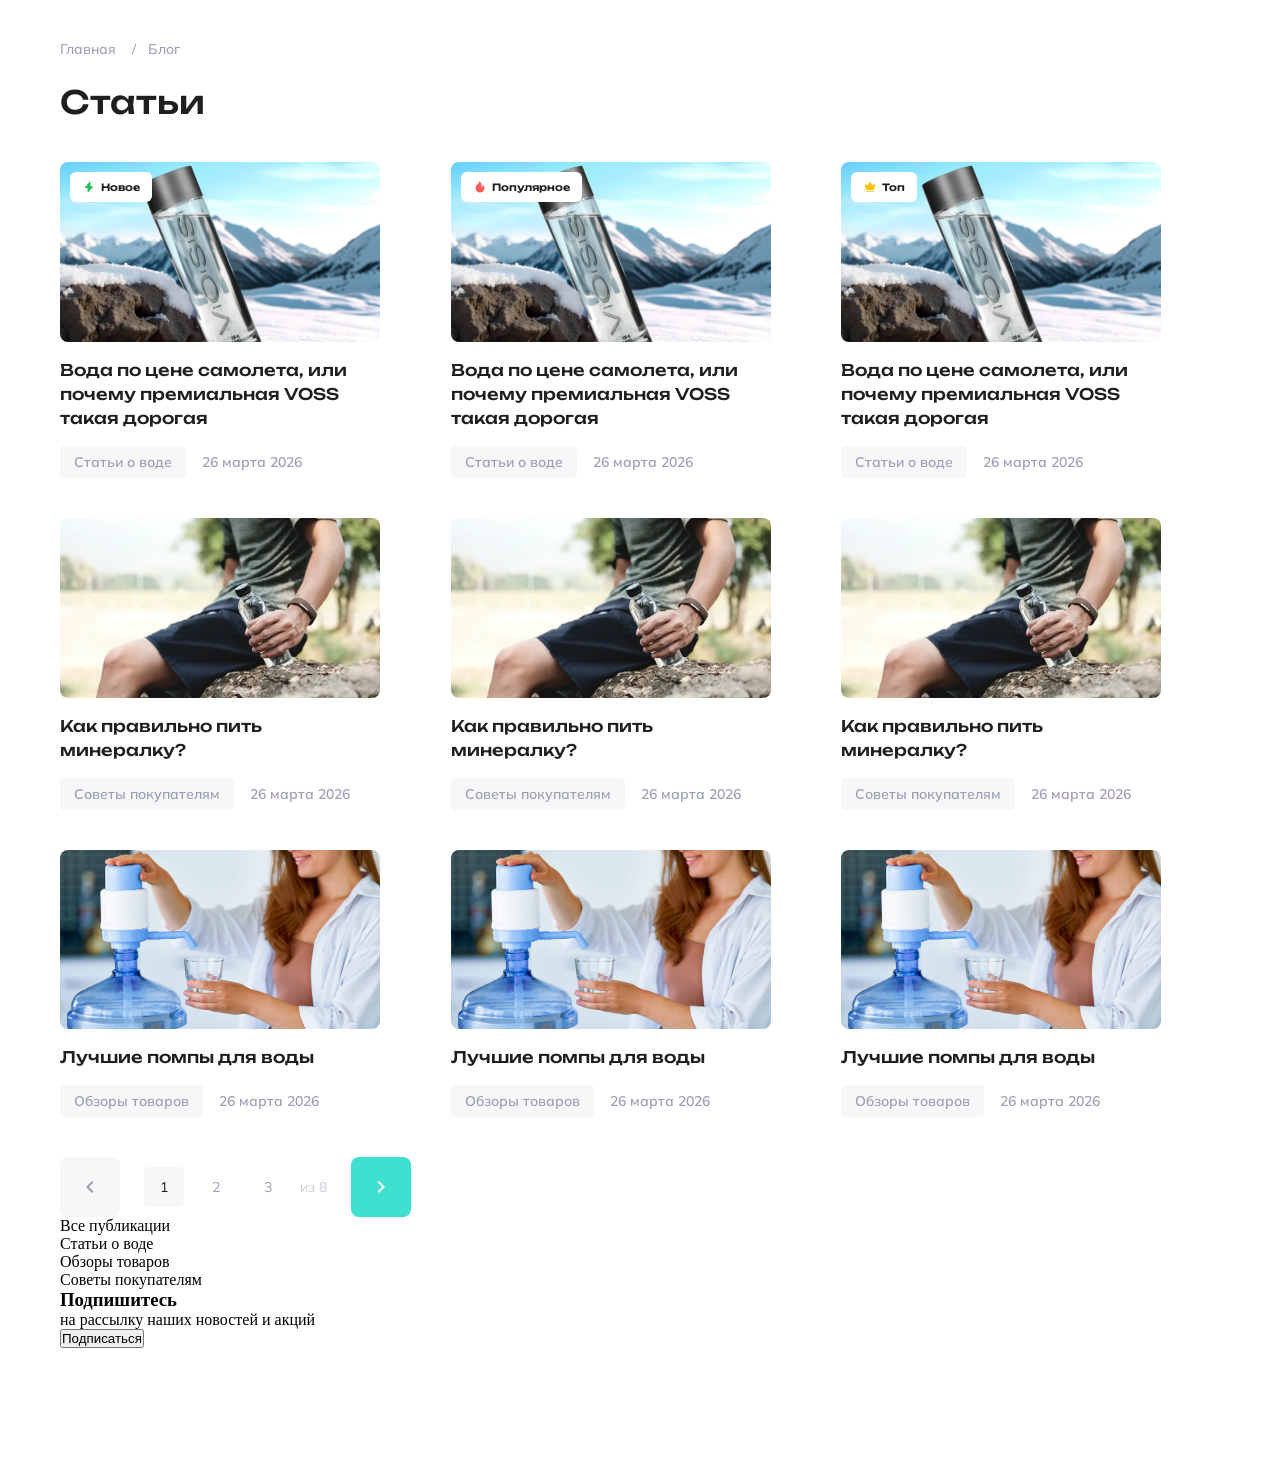
==== blog.html @ 633f4306 "initial commit" ====
<!doctype html>
<html lang="en">
  <head>
    <meta charset="UTF-8" />
    <meta name="viewport" content="width=device-width, initial-scale=1.0" />
    <title>Document</title>
    <link rel="stylesheet" href="main.css" />
    <link rel="stylesheet" href="blog.css" />
  </head>
  <body>
    <main class="main">
      <div class="container">
        <nav>
          <ul class="breadcrumbs">
            <li>
              <a href="/">Главная</a>
            </li>
            <li>Блог</li>
          </ul>
        </nav>
        <section class="blog">
          <h1 class="blog-title">Статьи</h1>
          <div class="blog-container">
            <div class="blog-list-wrapper">
              <ul class="blog-list">
                <li>
                  <article itemscope itemtype="https://schema.org/Article">
                    <link
                      itemprop="url"
                      href="https://example.com/blog/voss-premium-water"
                    />
                    <div
                      itemprop="publisher"
                      itemscope
                      itemtype="https://schema.org/Organization"
                    >
                      <meta itemprop="name" content="getwola" />
                    </div>
                    <div class="blog-item">
                      <div class="blog-item-image">
                        <span class="blog-item-tag new">Новое</span>
                        <img
                          src="/assets/images/voss.webp"
                          alt="Вода по цене самолета, или почему премиальная VOSS такая дорогая"
                          itemprop="image"
                        />
                      </div>
                      <h2 class="blog-item-title" itemprop="headline">
                        Вода по цене самолета, или почему премиальная VOSS такая
                        дорогая
                      </h2>
                      <div class="blog-item-details">
                        <span
                          class="blog-item-category"
                          itemprop="articleSection"
                        >
                          Статьи о воде
                        </span>
                        <time
                          datetime="2026-03-26"
                          class="blog-item-date"
                          itemprop="datePublished"
                          >26 марта 2026</time
                        >
                      </div>
                    </div>
                  </article>
                </li>
                <li>
                  <article itemscope itemtype="https://schema.org/Article">
                    <link
                      itemprop="url"
                      href="https://example.com/blog/voss-premium-water"
                    />
                    <div
                      itemprop="publisher"
                      itemscope
                      itemtype="https://schema.org/Organization"
                    >
                      <meta itemprop="name" content="getwola" />
                    </div>
                    <div class="blog-item">
                      <div class="blog-item-image">
                        <span class="blog-item-tag popular">Популярное</span>
                        <img
                          src="/assets/images/voss.webp"
                          alt="Вода по цене самолета, или почему премиальная VOSS такая дорогая"
                          itemprop="image"
                        />
                      </div>
                      <h2 class="blog-item-title" itemprop="headline">
                        Вода по цене самолета, или почему премиальная VOSS такая
                        дорогая
                      </h2>
                      <div class="blog-item-details">
                        <span
                          class="blog-item-category"
                          itemprop="articleSection"
                        >
                          Статьи о воде
                        </span>
                        <time
                          datetime="2026-03-26"
                          class="blog-item-date"
                          itemprop="datePublished"
                          >26 марта 2026</time
                        >
                      </div>
                    </div>
                  </article>
                </li>
                <li>
                  <article itemscope itemtype="https://schema.org/Article">
                    <link
                      itemprop="url"
                      href="https://example.com/blog/voss-premium-water"
                    />
                    <div
                      itemprop="publisher"
                      itemscope
                      itemtype="https://schema.org/Organization"
                    >
                      <meta itemprop="name" content="getwola" />
                    </div>
                    <div class="blog-item">
                      <div class="blog-item-image">
                        <span class="blog-item-tag top">Топ</span>
                        <img
                          src="/assets/images/voss.webp"
                          alt="Вода по цене самолета, или почему премиальная VOSS такая дорогая"
                          itemprop="image"
                        />
                      </div>
                      <h2 class="blog-item-title" itemprop="headline">
                        Вода по цене самолета, или почему премиальная VOSS такая
                        дорогая
                      </h2>
                      <div class="blog-item-details">
                        <span
                          class="blog-item-category"
                          itemprop="articleSection"
                        >
                          Статьи о воде
                        </span>
                        <time
                          datetime="2026-03-26"
                          class="blog-item-date"
                          itemprop="datePublished"
                          >26 марта 2026</time
                        >
                      </div>
                    </div>
                  </article>
                </li>
                <li>
                  <article itemscope itemtype="https://schema.org/Article">
                    <link
                      itemprop="url"
                      href="https://example.com/blog/voss-premium-water"
                    />
                    <div
                      itemprop="publisher"
                      itemscope
                      itemtype="https://schema.org/Organization"
                    >
                      <meta itemprop="name" content="getwola" />
                    </div>
                    <div class="blog-item">
                      <div class="blog-item-image">
                        <img
                          src="/assets/images/bottle.webp"
                          alt="Как правильно пить минералку?"
                          itemprop="image"
                        />
                      </div>
                      <h2 class="blog-item-title" itemprop="headline">
                        Как правильно пить минералку?
                      </h2>
                      <div class="blog-item-details">
                        <span
                          class="blog-item-category"
                          itemprop="articleSection"
                        >
                          Советы покупателям
                        </span>
                        <time
                          datetime="2026-03-26"
                          class="blog-item-date"
                          itemprop="datePublished"
                          >26 марта 2026</time
                        >
                      </div>
                    </div>
                  </article>
                </li>
                <li>
                  <article itemscope itemtype="https://schema.org/Article">
                    <link
                      itemprop="url"
                      href="https://example.com/blog/voss-premium-water"
                    />
                    <div
                      itemprop="publisher"
                      itemscope
                      itemtype="https://schema.org/Organization"
                    >
                      <meta itemprop="name" content="getwola" />
                    </div>
                    <div class="blog-item">
                      <div class="blog-item-image">
                        <img
                          src="/assets/images/bottle.webp"
                          alt="Как правильно пить минералку?"
                          itemprop="image"
                        />
                      </div>
                      <h2 class="blog-item-title" itemprop="headline">
                        Как правильно пить минералку?
                      </h2>
                      <div class="blog-item-details">
                        <span
                          class="blog-item-category"
                          itemprop="articleSection"
                        >
                          Советы покупателям
                        </span>
                        <time
                          datetime="2026-03-26"
                          class="blog-item-date"
                          itemprop="datePublished"
                          >26 марта 2026</time
                        >
                      </div>
                    </div>
                  </article>
                </li>
                <li>
                  <article itemscope itemtype="https://schema.org/Article">
                    <link
                      itemprop="url"
                      href="https://example.com/blog/voss-premium-water"
                    />
                    <div
                      itemprop="publisher"
                      itemscope
                      itemtype="https://schema.org/Organization"
                    >
                      <meta itemprop="name" content="getwola" />
                    </div>
                    <div class="blog-item">
                      <div class="blog-item-image">
                        <img
                          src="/assets/images/bottle.webp"
                          alt="Как правильно пить минералку?"
                          itemprop="image"
                        />
                      </div>
                      <h2 class="blog-item-title" itemprop="headline">
                        Как правильно пить минералку?
                      </h2>
                      <div class="blog-item-details">
                        <span
                          class="blog-item-category"
                          itemprop="articleSection"
                        >
                          Советы покупателям
                        </span>
                        <time
                          datetime="2026-03-26"
                          class="blog-item-date"
                          itemprop="datePublished"
                          >26 марта 2026</time
                        >
                      </div>
                    </div>
                  </article>
                </li>
                <li>
                  <article itemscope itemtype="https://schema.org/Article">
                    <link
                      itemprop="url"
                      href="https://example.com/blog/voss-premium-water"
                    />
                    <div
                      itemprop="publisher"
                      itemscope
                      itemtype="https://schema.org/Organization"
                    >
                      <meta itemprop="name" content="getwola" />
                    </div>
                    <div class="blog-item">
                      <div class="blog-item-image">
                        <img
                          src="/assets/images/pump.png"
                          alt="Лучшие помпы для воды"
                          itemprop="image"
                        />
                      </div>
                      <h2 class="blog-item-title" itemprop="headline">
                        Лучшие помпы для воды
                      </h2>
                      <div class="blog-item-details">
                        <span
                          class="blog-item-category"
                          itemprop="articleSection"
                        >
                          Обзоры товаров
                        </span>
                        <time
                          datetime="2026-03-26"
                          class="blog-item-date"
                          itemprop="datePublished"
                          >26 марта 2026</time
                        >
                      </div>
                    </div>
                  </article>
                </li>
                <li>
                  <article itemscope itemtype="https://schema.org/Article">
                    <link
                      itemprop="url"
                      href="https://example.com/blog/voss-premium-water"
                    />
                    <div
                      itemprop="publisher"
                      itemscope
                      itemtype="https://schema.org/Organization"
                    >
                      <meta itemprop="name" content="getwola" />
                    </div>
                    <div class="blog-item">
                      <div class="blog-item-image">
                        <img
                          src="/assets/images/pump.png"
                          alt="Лучшие помпы для воды"
                          itemprop="image"
                        />
                      </div>
                      <h2 class="blog-item-title" itemprop="headline">
                        Лучшие помпы для воды
                      </h2>
                      <div class="blog-item-details">
                        <span
                          class="blog-item-category"
                          itemprop="articleSection"
                        >
                          Обзоры товаров
                        </span>
                        <time
                          datetime="2026-03-26"
                          class="blog-item-date"
                          itemprop="datePublished"
                          >26 марта 2026</time
                        >
                      </div>
                    </div>
                  </article>
                </li>
                <li>
                  <article itemscope itemtype="https://schema.org/Article">
                    <link
                      itemprop="url"
                      href="https://example.com/blog/voss-premium-water"
                    />
                    <div
                      itemprop="publisher"
                      itemscope
                      itemtype="https://schema.org/Organization"
                    >
                      <meta itemprop="name" content="getwola" />
                    </div>
                    <div class="blog-item">
                      <div class="blog-item-image">
                        <img
                          src="/assets/images/pump.png"
                          alt="Лучшие помпы для воды"
                          itemprop="image"
                        />
                      </div>
                      <h2 class="blog-item-title" itemprop="headline">
                        Лучшие помпы для воды
                      </h2>
                      <div class="blog-item-details">
                        <span
                          class="blog-item-category"
                          itemprop="articleSection"
                        >
                          Обзоры товаров
                        </span>
                        <time
                          datetime="2026-03-26"
                          class="blog-item-date"
                          itemprop="datePublished"
                          >26 марта 2026</time
                        >
                      </div>
                    </div>
                  </article>
                </li>
              </ul>
              <nav
                class="blog-pagination"
                aria-label="Навигация по страницам блога"
              >
                <a
                  class="blog-pagination-button back disabled"
                  href="#"
                  tabindex="-1"
                  title="Назад"
                  ><svg
                    width="24"
                    height="24"
                    viewBox="0 0 24 24"
                    fill="none"
                    xmlns="http://www.w3.org/2000/svg"
                  >
                    <path
                      d="M8.58997 16.5901L13.17 12.0001L8.58997 7.41012L9.99997 6.00012L16 12.0001L9.99997 18.0001L8.58997 16.5901Z"
                      fill="white"
                    />
                  </svg>
                </a>
                <ul class="blog-pagination-links">
                  <li>
                    <a
                      class="blog-pagination-current"
                      href="?page=1"
                      aria-current="page"
                      >1</a
                    >
                  </li>
                  <li>
                    <a href="?page=2">2</a>
                  </li>

                  <li>
                    <a href="?page=3">3</a>
                  </li>
                  <li>
                    <span class="blog-pagination-total"> из 8</span>
                  </li>
                </ul>
                <a class="blog-pagination-button" href="?page=2" title="Вперёд">
                  <svg
                    width="24"
                    height="24"
                    viewBox="0 0 24 24"
                    fill="none"
                    xmlns="http://www.w3.org/2000/svg"
                  >
                    <path
                      d="M8.58997 16.5901L13.17 12.0001L8.58997 7.41012L9.99997 6.00012L16 12.0001L9.99997 18.0001L8.58997 16.5901Z"
                      fill="white"
                    />
                  </svg>
                </a>
              </nav>
            </div>
            <div class="blog-filters-wrapper">
              <ul class="blog-filters">
                <li>
                  <a class="blog-filters-item active" href="#"
                    >Все публикации</a
                  >
                </li>
                <li>
                  <a class="blog-filters-item" href="#">Статьи о воде</a>
                </li>
                <li>
                  <a class="blog-filters-item" href="#">Обзоры товаров</a>
                </li>
                <li>
                  <a class="blog-filters-item" href="#">Советы покупателям</a>
                </li>
              </ul>
              <div class="subscribe">
                <h3 class="subscribe-title">Подпишитесь</h3>
                <p class="subscribe-text">на рассылку наших новостей и акций</p>
                <button class="subscribe-button">Подписаться</button>
              </div>
            </div>
          </div>
        </section>
      </div>
    </main>
  </body>
</html>
---- main.css ----
@font-face {
  font-family: Mulish;
  font-display: swap;
  src: url("/assets/fonts/Mulish-Black.woff2") format("woff2");
  font-weight: 900;
  font-style: normal;
}

@font-face {
  font-family: Mulish;
  font-display: swap;
  src: url("/assets/fonts/Mulish-Bold.woff2") format("woff2");
  font-weight: 700;
  font-style: normal;
}

@font-face {
  font-family: Mulish;
  font-display: swap;
  src: url("/assets/fonts/Mulish-ExtraBold.woff2") format("woff2");
  font-weight: 800;
  font-style: normal;
}

@font-face {
  font-family: Mulish;
  font-display: swap;
  src: url("/assets/fonts/Mulish-ExtraLight.woff2") format("woff2");
  font-weight: 200;
  font-style: normal;
}

@font-face {
  font-family: Mulish;
  font-display: swap;
  src: url("/assets/fonts/Mulish-Light.woff2") format("woff2");
  font-weight: 300;
  font-style: normal;
}

@font-face {
  font-family: Mulish;
  font-display: swap;
  src: url("/assets/fonts/Mulish-Medium.woff2") format("woff2");
  font-weight: 500;
  font-style: normal;
}

@font-face {
  font-family: Mulish;
  font-display: swap;
  src: url("/assets/fonts/Mulish-Regular.woff2") format("woff2");
  font-weight: 400;
  font-style: normal;
}

@font-face {
  font-family: Mulish;
  font-display: swap;
  src: url("/assets/fonts/Mulish-SemiBold.woff2") format("woff2");
  font-weight: 600;
  font-style: normal;
}

@font-face {
  font-family: Unbounded;
  font-display: swap;
  src: url("/assets/fonts/Unbounded-Black.woff2") format("woff2");
  font-weight: 900;
  font-style: normal;
}

@font-face {
  font-family: Unbounded;
  font-display: swap;
  src: url("/assets/fonts/Unbounded-Bold.woff2") format("woff2");
  font-weight: 700;
  font-style: normal;
}

@font-face {
  font-family: Unbounded;
  font-display: swap;
  src: url("/assets/fonts/Unbounded-ExtraBold.woff2") format("woff2");
  font-weight: 800;
  font-style: normal;
}

@font-face {
  font-family: Unbounded;
  font-display: swap;
  src: url("/assets/fonts/Unbounded-ExtraLight.woff2") format("woff2");
  font-weight: 200;
  font-style: normal;
}

@font-face {
  font-family: Unbounded;
  font-display: swap;
  src: url("/assets/fonts/Unbounded-Light.woff2") format("woff2");
  font-weight: 300;
  font-style: normal;
}

@font-face {
  font-family: Unbounded;
  font-display: swap;
  src: url("/assets/fonts/Unbounded-Medium.woff2") format("woff2");
  font-weight: 500;
  font-style: normal;
}

@font-face {
  font-family: Unbounded;
  font-display: swap;
  src: url("/assets/fonts/Unbounded-Regular.woff2") format("woff2");
  font-weight: 400;
  font-style: normal;
}

@font-face {
  font-family: Unbounded;
  font-display: swap;
  src: url("/assets/fonts/Unbounded-SemiBold.woff2") format("woff2");
  font-weight: 600;
  font-style: normal;
}

* {
  padding: 0;
  margin: 0;
  box-sizing: border-box;
}

a {
  text-decoration: none;
  color: inherit;
}

ul,
li {
  list-style: none;
}

:root {
  --font-primary: "Unbounded";
  --font-secondary: "Mulish";
  --color-blue: #2673ff;
  --color-pink: #ff5959;
  --color-accent: #40e0d0;
  --color-grey: #9c9eb7;
  --color-lightgrey: #f7f7fa;
  --color-text: #1f1f1f;
}

.main {
  padding-block: 40px;
}

.container {
  padding-inline: 60px;
}

.breadcrumbs {
  display: flex;
  gap: 12px;
  font-family: var(--font-secondary);
  font-weight: 500;
  font-size: 14px;
  color: var(--color-grey);
}

.breadcrumbs li a {
  transition: 0.3s ease;
}

@media (any-hover: hover) {
  .breadcrumbs li a:hover {
    color: var(--color-text);
  }
}

.breadcrumbs li:not(:last-of-type)::after {
  content: "/";
  margin-left: 12px;
}
---- blog.css ----
.blog {
  padding-block: 24px 40px;
}

.blog-title {
  font-family: var(--font-primary);
  color: var(--color-text);
  font-weight: 500;
  font-size: 32px;
}

.blog-container {
  padding-block: 40px;
}

.blog-list-wrapper {
  display: flex;
  flex-direction: column;
  gap: 40px;
}

.blog-list {
  width: 100%;
  display: grid;
  grid-template-columns: minmax(0, 1fr) minmax(0, 1fr) minmax(0, 1fr);
  column-gap: 12px;
  row-gap: 40px;
}

.blog-item {
  max-width: 320px;
  width: 100%;
  height: 100%;
  display: flex;
  flex-direction: column;
  gap: 16px;
}

.blog-item-image {
  width: 100%;
  aspect-ratio: 1.78;
  overflow: hidden;
  border-radius: 8px;
  position: relative;
}

.blog-item-image img {
  width: 100%;
  height: 100%;
  object-fit: cover;
}

.blog-item-tag {
  position: absolute;
  top: 10px;
  left: 10px;
  display: inline-flex;
  background-color: white;
  color: var(--color-text);
  padding: 8px 12px;
  align-items: center;
  gap: 5px;
  font-family: var(--font-primary);
  font-weight: 600;
  font-size: 10px;
  line-height: 120%;
  border-radius: 6px;
}

.blog-item-tag::before {
  content: "";
  width: 14px;
  aspect-ratio: 1;
  display: inline-block;
}

.blog-item-tag.new::before {
  background: url(/assets/icons/new.svg) center/contain no-repeat;
}

.blog-item-tag.popular::before {
  background: url(/assets/icons/fire.svg) center/contain no-repeat;
}

.blog-item-tag.top::before {
  background: url(/assets/icons/crown.svg) center/contain no-repeat;
}

.blog-item-title {
  color: var(--color-text);
  font-family: var(--font-primary);
  font-weight: 500;
  font-size: 16px;
  line-height: 24px;
}

.blog-item-details {
  display: flex;
  align-items: center;
  gap: 16px;
  flex-wrap: wrap;
  font-family: var(--font-secondary);
  color: var(--color-grey);
  font-weight: 600;
  font-size: 14px;
  line-height: 20px;
}

.blog-item-category {
  border-radius: 4px;
  padding: 6px 14px;
  background-color: var(--color-lightgrey);
}

.blog-pagination {
  display: flex;
  align-items: center;
  gap: 24px;
  width: fit-content;
}

.blog-pagination-button {
  width: 60px;
  aspect-ratio: 1;
  display: inline-flex;
  align-items: center;
  justify-content: center;
  background-color: var(--color-accent);
  border-radius: 8px;
  transition: 0.3s ease;
}

.blog-pagination-button.back svg {
  transform: rotate(180deg);
}

.blog-pagination-button.disabled {
  background-color: var(--color-lightgrey);
  pointer-events: none;
}

.blog-pagination-button.disabled svg path {
  fill: var(--color-grey);
}

.blog-pagination-links {
  display: flex;
  align-items: center;
  gap: 12px;
  font-family: var(--font-secondary);
  font-size: 14px;
  font-weight: 400;
  color: var(--color-grey);
}

.blog-pagination-links li a {
  width: 40px;
  aspect-ratio: 1;
  display: inline-flex;
  align-items: center;
  justify-content: center;
  border-radius: 5px;
  transition: 0.3s ease;
}

.blog-pagination-current {
  background-color: var(--color-lightgrey);
  color: var(--color-text);
}

.blog-pagination-total {
  opacity: 0.5;
}

@media (any-hover: hover) {
  .blog-pagination-button:hover {
    opacity: 0.7;
  }

  .blog-pagination-links li a:hover {
    background-color: var(--color-lightgrey);
  }
}
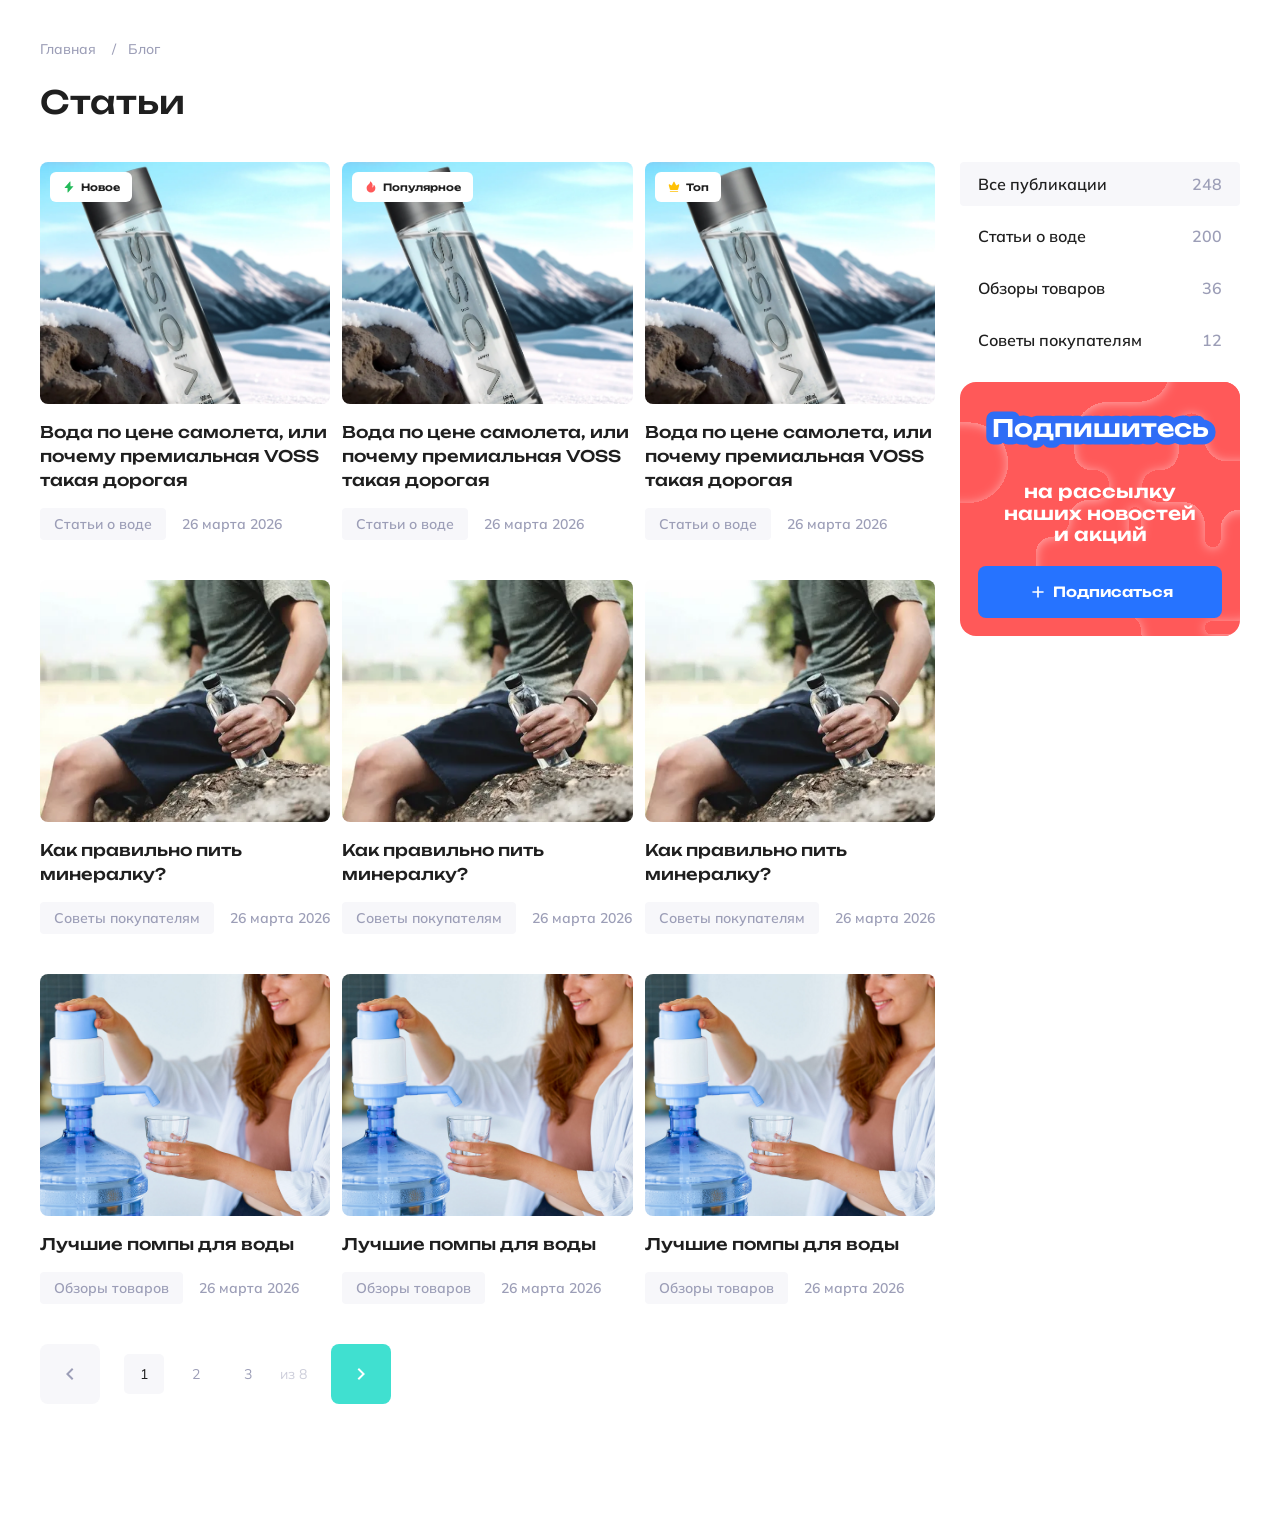
==== commit 3aaea4eb: "styles folder added, blog page completed, post page is in process" ====
--- a/blog.html
+++ b/blog.html
@@ -4,8 +4,8 @@
     <meta charset="UTF-8" />
     <meta name="viewport" content="width=device-width, initial-scale=1.0" />
     <title>Document</title>
-    <link rel="stylesheet" href="main.css" />
-    <link rel="stylesheet" href="blog.css" />
+    <link rel="stylesheet" href="/styles/main.css" />
+    <link rel="stylesheet" href="/styles/blog.css" />
   </head>
   <body>
     <main class="main">
@@ -461,22 +461,50 @@
               <ul class="blog-filters">
                 <li>
                   <a class="blog-filters-item active" href="#"
-                    >Все публикации</a
-                  >
-                </li>
-                <li>
-                  <a class="blog-filters-item" href="#">Статьи о воде</a>
-                </li>
-                <li>
-                  <a class="blog-filters-item" href="#">Обзоры товаров</a>
-                </li>
-                <li>
-                  <a class="blog-filters-item" href="#">Советы покупателям</a>
+                    >Все публикации <span class="quantity">248</span></a
+                  >
+                </li>
+                <li>
+                  <a class="blog-filters-item" href="#"
+                    >Статьи о воде <span class="quantity">200</span></a
+                  >
+                </li>
+                <li>
+                  <a class="blog-filters-item" href="#"
+                    >Обзоры товаров <span class="quantity">36</span></a
+                  >
+                </li>
+                <li>
+                  <a class="blog-filters-item" href="#"
+                    >Советы покупателям <span class="quantity">12</span></a
+                  >
                 </li>
               </ul>
               <div class="subscribe">
-                <h3 class="subscribe-title">Подпишитесь</h3>
-                <p class="subscribe-text">на рассылку наших новостей и акций</p>
+                <svg aria-label="Подпишитесь" role="img" viewBox="0 0 800 200">
+                  <text
+                    x="50%"
+                    y="50%"
+                    dominant-baseline="middle"
+                    text-anchor="middle"
+                    font-size="80"
+                    font-weight="600"
+                    fill="white"
+                    stroke="#2f6df6"
+                    stroke-width="49"
+                    stroke-linejoin="round"
+                    stroke-linecap="round"
+                    paint-order="stroke"
+                  >
+                    Подпишитесь
+                  </text>
+                </svg>
+
+                <p class="subscribe-text">
+                  на рассылку <br />
+                  наших новостей <br />
+                  и акций
+                </p>
                 <button class="subscribe-button">Подписаться</button>
               </div>
             </div>
--- a/styles/main.css
+++ b/styles/main.css
@@ -0,0 +1,280 @@
+@font-face {
+  font-family: Mulish;
+  font-display: swap;
+  src: url("/assets/fonts/Mulish-Black.woff2") format("woff2");
+  font-weight: 900;
+  font-style: normal;
+}
+
+@font-face {
+  font-family: Mulish;
+  font-display: swap;
+  src: url("/assets/fonts/Mulish-Bold.woff2") format("woff2");
+  font-weight: 700;
+  font-style: normal;
+}
+
+@font-face {
+  font-family: Mulish;
+  font-display: swap;
+  src: url("/assets/fonts/Mulish-ExtraBold.woff2") format("woff2");
+  font-weight: 800;
+  font-style: normal;
+}
+
+@font-face {
+  font-family: Mulish;
+  font-display: swap;
+  src: url("/assets/fonts/Mulish-ExtraLight.woff2") format("woff2");
+  font-weight: 200;
+  font-style: normal;
+}
+
+@font-face {
+  font-family: Mulish;
+  font-display: swap;
+  src: url("/assets/fonts/Mulish-Light.woff2") format("woff2");
+  font-weight: 300;
+  font-style: normal;
+}
+
+@font-face {
+  font-family: Mulish;
+  font-display: swap;
+  src: url("/assets/fonts/Mulish-Medium.woff2") format("woff2");
+  font-weight: 500;
+  font-style: normal;
+}
+
+@font-face {
+  font-family: Mulish;
+  font-display: swap;
+  src: url("/assets/fonts/Mulish-Regular.woff2") format("woff2");
+  font-weight: 400;
+  font-style: normal;
+}
+
+@font-face {
+  font-family: Mulish;
+  font-display: swap;
+  src: url("/assets/fonts/Mulish-SemiBold.woff2") format("woff2");
+  font-weight: 600;
+  font-style: normal;
+}
+
+@font-face {
+  font-family: Unbounded;
+  font-display: swap;
+  src: url("/assets/fonts/Unbounded-Black.woff2") format("woff2");
+  font-weight: 900;
+  font-style: normal;
+}
+
+@font-face {
+  font-family: Unbounded;
+  font-display: swap;
+  src: url("/assets/fonts/Unbounded-Bold.woff2") format("woff2");
+  font-weight: 700;
+  font-style: normal;
+}
+
+@font-face {
+  font-family: Unbounded;
+  font-display: swap;
+  src: url("/assets/fonts/Unbounded-ExtraBold.woff2") format("woff2");
+  font-weight: 800;
+  font-style: normal;
+}
+
+@font-face {
+  font-family: Unbounded;
+  font-display: swap;
+  src: url("/assets/fonts/Unbounded-ExtraLight.woff2") format("woff2");
+  font-weight: 200;
+  font-style: normal;
+}
+
+@font-face {
+  font-family: Unbounded;
+  font-display: swap;
+  src: url("/assets/fonts/Unbounded-Light.woff2") format("woff2");
+  font-weight: 300;
+  font-style: normal;
+}
+
+@font-face {
+  font-family: Unbounded;
+  font-display: swap;
+  src: url("/assets/fonts/Unbounded-Medium.woff2") format("woff2");
+  font-weight: 500;
+  font-style: normal;
+}
+
+@font-face {
+  font-family: Unbounded;
+  font-display: swap;
+  src: url("/assets/fonts/Unbounded-Regular.woff2") format("woff2");
+  font-weight: 400;
+  font-style: normal;
+}
+
+@font-face {
+  font-family: Unbounded;
+  font-display: swap;
+  src: url("/assets/fonts/Unbounded-SemiBold.woff2") format("woff2");
+  font-weight: 600;
+  font-style: normal;
+}
+
+* {
+  padding: 0;
+  margin: 0;
+  box-sizing: border-box;
+}
+
+a {
+  text-decoration: none;
+  color: inherit;
+}
+
+ul,
+li {
+  list-style: none;
+}
+
+:root {
+  --font-primary: "Unbounded";
+  --font-secondary: "Mulish";
+  --color-blue: #2673ff;
+  --color-pink: #ff5959;
+  --color-accent: #40e0d0;
+  --color-grey: #9c9eb7;
+  --color-lightgrey: #f7f7fa;
+  --color-text: #1f1f1f;
+}
+
+.main {
+  padding-block: 40px;
+}
+
+.container {
+  padding-inline: 60px;
+}
+
+.breadcrumbs {
+  display: flex;
+  gap: 12px;
+  font-family: var(--font-secondary);
+  font-weight: 500;
+  font-size: 14px;
+  color: var(--color-grey);
+}
+
+.breadcrumbs li a {
+  transition: 0.3s ease;
+}
+
+@media (any-hover: hover) {
+  .breadcrumbs li a:hover {
+    color: var(--color-text);
+  }
+}
+
+.breadcrumbs li:not(:last-of-type)::after {
+  content: "/";
+  margin-left: 12px;
+}
+
+.subscribe {
+  font-family: var(--font-primary);
+  display: flex;
+  flex-direction: column;
+  align-items: center;
+  text-align: center;
+  padding: 18px;
+  gap: 20px;
+  color: white;
+  background-color: var(--color-pink);
+  position: relative;
+  overflow: hidden;
+  border-radius: 16px;
+}
+
+.subscribe::after {
+  content: "";
+  display: inline-block;
+  width: 100%;
+  height: 100%;
+  position: absolute;
+  top: 0;
+  left: 0;
+  background: url(/assets/icons/union.svg) center/cover no-repeat;
+}
+
+.subscribe > * {
+  position: relative;
+  z-index: 100;
+}
+
+.subscribe > svg {
+  max-width: 245px;
+}
+
+.subscribe-text {
+  font-size: 18px;
+  line-height: 120%;
+  font-weight: 600;
+  position: relative;
+}
+
+.subscribe-button {
+  width: 100%;
+  font-family: inherit;
+  color: inherit;
+  display: inline-flex;
+  align-items: center;
+  justify-content: center;
+  padding-block: 16px;
+  border: none;
+  border-radius: 8px;
+  gap: 5px;
+  font-size: 14px;
+  font-weight: 600;
+  background-color: var(--color-blue);
+}
+
+.subscribe-button::before {
+  content: "";
+  display: inline-block;
+  width: 20px;
+  aspect-ratio: 1;
+  background: url(/assets/icons/plus.svg) center/contain no-repeat;
+}
+
+@media screen and (max-width: 1280px) {
+  .container {
+    padding-inline: 40px;
+  }
+}
+
+@media screen and (max-width: 1024px) {
+  .container {
+    padding-inline: 30px;
+  }
+}
+
+@media screen and (max-width: 768px) {
+  .main {
+    padding-block: 24px;
+  }
+
+  .container {
+    padding-inline: 20px;
+  }
+}
+
+@media screen and (max-width: 480px) {
+  .container {
+    padding-inline: 12px;
+  }
+}
--- a/styles/blog.css
+++ b/styles/blog.css
@@ -0,0 +1,308 @@
+.blog {
+  padding-block: 24px 40px;
+}
+
+.blog-title {
+  font-family: var(--font-primary);
+  color: var(--color-text);
+  font-weight: 500;
+  font-size: 32px;
+}
+
+.blog-container {
+  display: grid;
+  grid-template-columns: auto 280px;
+  gap: 40px;
+  padding-block: 40px;
+}
+
+.blog-list-wrapper {
+  display: flex;
+  flex-direction: column;
+  gap: 40px;
+}
+
+.blog-list {
+  width: 100%;
+  display: grid;
+  grid-template-columns: minmax(0, 1fr) minmax(0, 1fr) minmax(0, 1fr);
+  column-gap: 12px;
+  row-gap: 40px;
+}
+
+.blog-item {
+  max-width: 320px;
+  width: 100%;
+  height: 100%;
+  display: flex;
+  flex-direction: column;
+  gap: 16px;
+}
+
+.blog-item-image {
+  width: 100%;
+  aspect-ratio: 1.78;
+  overflow: hidden;
+  border-radius: 8px;
+  position: relative;
+}
+
+.blog-item-image img {
+  width: 100%;
+  height: 100%;
+  object-fit: cover;
+}
+
+.blog-item-tag {
+  position: absolute;
+  top: 10px;
+  left: 10px;
+  display: inline-flex;
+  background-color: white;
+  color: var(--color-text);
+  padding: 8px 12px;
+  align-items: center;
+  gap: 5px;
+  font-family: var(--font-primary);
+  font-weight: 600;
+  font-size: 10px;
+  line-height: 120%;
+  border-radius: 6px;
+}
+
+.blog-item-tag::before {
+  content: "";
+  width: 14px;
+  aspect-ratio: 1;
+  display: inline-block;
+}
+
+.blog-item-tag.new::before {
+  background: url(/assets/icons/new.svg) center/contain no-repeat;
+}
+
+.blog-item-tag.popular::before {
+  background: url(/assets/icons/fire.svg) center/contain no-repeat;
+}
+
+.blog-item-tag.top::before {
+  background: url(/assets/icons/crown.svg) center/contain no-repeat;
+}
+
+.blog-item-title {
+  color: var(--color-text);
+  font-family: var(--font-primary);
+  font-weight: 500;
+  font-size: 16px;
+  line-height: 24px;
+}
+
+.blog-item-details {
+  display: flex;
+  align-items: center;
+  gap: 16px;
+  flex-wrap: wrap;
+  font-family: var(--font-secondary);
+  color: var(--color-grey);
+  font-weight: 600;
+  font-size: 14px;
+  line-height: 20px;
+}
+
+.blog-item-category {
+  border-radius: 4px;
+  padding: 6px 14px;
+  background-color: var(--color-lightgrey);
+}
+
+.blog-pagination {
+  display: flex;
+  align-items: center;
+  gap: 24px;
+  width: fit-content;
+}
+
+.blog-pagination-button {
+  width: 60px;
+  aspect-ratio: 1;
+  display: inline-flex;
+  align-items: center;
+  justify-content: center;
+  background-color: var(--color-accent);
+  border-radius: 8px;
+  transition: 0.3s ease;
+}
+
+.blog-pagination-button.back svg {
+  transform: rotate(180deg);
+}
+
+.blog-pagination-button.disabled {
+  background-color: var(--color-lightgrey);
+  pointer-events: none;
+}
+
+.blog-pagination-button.disabled svg path {
+  fill: var(--color-grey);
+}
+
+.blog-pagination-links {
+  display: flex;
+  align-items: center;
+  gap: 12px;
+  font-family: var(--font-secondary);
+  font-size: 14px;
+  font-weight: 400;
+  color: var(--color-grey);
+}
+
+.blog-pagination-links li a {
+  width: 40px;
+  aspect-ratio: 1;
+  display: inline-flex;
+  align-items: center;
+  justify-content: center;
+  border-radius: 5px;
+  transition: 0.3s ease;
+}
+
+.blog-pagination-current {
+  background-color: var(--color-lightgrey);
+  color: var(--color-text);
+}
+
+.blog-pagination-total {
+  opacity: 0.5;
+}
+
+@media (any-hover: hover) {
+  .blog-pagination-button:hover {
+    opacity: 0.7;
+  }
+
+  .blog-pagination-links li a:hover {
+    background-color: var(--color-lightgrey);
+  }
+}
+
+.blog-filters-wrapper {
+  width: 100%;
+  display: flex;
+  flex-direction: column;
+  gap: 20px;
+  position: sticky;
+  top: 40px;
+  max-height: fit-content;
+}
+
+.blog-filters {
+  display: flex;
+  flex-direction: column;
+  gap: 8px;
+  background-color: white;
+}
+
+.blog-filters-item {
+  width: 100%;
+  padding: 12px 18px;
+  display: inline-flex;
+  align-items: center;
+  justify-content: space-between;
+  font-family: var(--font-secondary);
+  font-size: 16px;
+  line-height: 20px;
+  font-weight: 600;
+  color: var(--color-text);
+  border-radius: 4px;
+}
+
+.blog-filters-item.active {
+  background-color: var(--color-lightgrey);
+}
+
+.blog-filters-item .quantity {
+  color: var(--color-grey);
+}
+
+@media screen and (max-width: 1280px) {
+  .blog-container {
+    gap: 25px;
+  }
+  .blog-item-image {
+    aspect-ratio: 1.2;
+  }
+}
+
+@media screen and (max-width: 1024px) {
+  .blog-container {
+    grid-template-columns: auto 250px;
+  }
+
+  .blog-list {
+    grid-template-columns: minmax(0, 1fr) minmax(0, 1fr);
+  }
+}
+
+@media screen and (max-width: 768px) {
+  .blog-container {
+    display: flex;
+    flex-direction: column-reverse;
+    padding-block: 24px;
+  }
+
+  .blog-list {
+    grid-template-columns: 1fr;
+  }
+
+  .blog-item {
+    max-width: 100%;
+  }
+
+  .blog-item-image {
+    aspect-ratio: 1.78;
+  }
+
+  .blog-filters-wrapper {
+    position: static;
+  }
+
+  .blog-filters {
+    flex-direction: row;
+    gap: 0;
+    overflow-x: scroll;
+    padding-bottom: 15px;
+    max-width: 100%;
+  }
+
+  .blog-filters-item {
+    min-width: fit-content;
+    flex-wrap: nowrap;
+    text-wrap: nowrap;
+    gap: 10px;
+  }
+}
+
+@media screen and (max-width: 480px) {
+  .blog-filters-wrapper,
+  .blog-list-wrapper {
+    gap: 24px;
+  }
+
+  .blog {
+    padding-bottom: 24px;
+  }
+}
+
+@media screen and (max-width: 375px) {
+  .blog-pagination {
+    justify-content: space-between;
+  }
+
+  .blog-pagination-links {
+    gap: 8px;
+  }
+
+  .blog-pagination-button {
+    width: 40px;
+  }
+}
